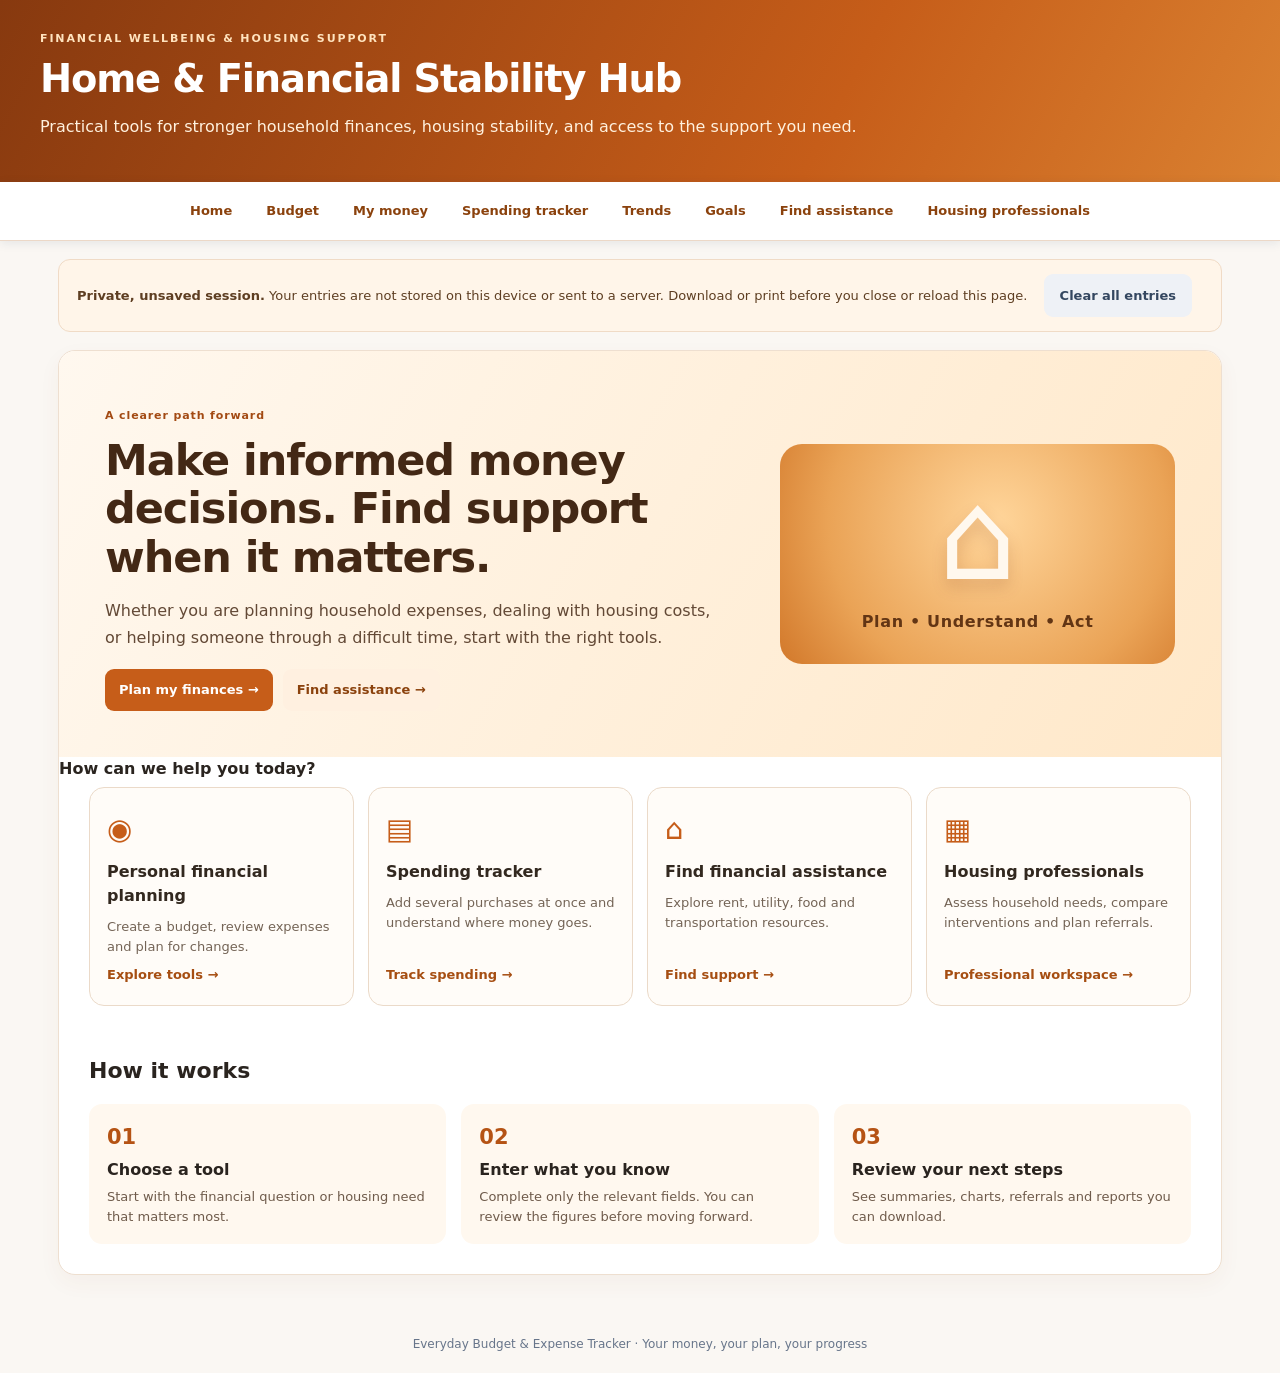
==== index.html @ 8cb4ecee "Add files via upload" ====
<!doctype html><html lang="en"><head><meta charset="utf-8"><meta name="viewport" content="width=device-width, initial-scale=1"><meta name="theme-color" content="#A94710"><title>Home & Financial Stability Hub</title><link rel="stylesheet" href="style.css"></head><body data-page="home">
<header class="hero"><div class="hero-inner"><div><p class="eyebrow">FINANCIAL WELLBEING & HOUSING SUPPORT</p><h1>Home & Financial Stability Hub</h1><p>Practical tools for stronger household finances, housing stability, and access to the support you need.</p></div></div></header>
<nav class="site-nav" aria-label="Main navigation"><a href="#home" data-panel="home">Home</a><a href="#budget" data-panel="budget">Budget</a><a href="#money" data-panel="money">My money</a><a href="#daily" data-panel="daily">Spending tracker</a><a href="#trends" data-panel="trends">Trends</a><a href="#goals" data-panel="goals">Goals</a><a href="#help" data-panel="help">Find assistance</a><a href="professional.html">Housing professionals</a></nav><main class="shell"><div class="privacy-notice"><strong>Private, unsaved session.</strong> Your entries are not stored on this device or sent to a server. Download or print before you close or reload this page. <button class="subtle" id="clearEverything" type="button">Clear all entries</button></div>
<section class="panel welcome-panel" id="overview">
<div class="welcome-feature"><div><p class="kicker">A clearer path forward</p><h2>Make informed money decisions. Find support when it matters.</h2><p>Whether you are planning household expenses, dealing with housing costs, or helping someone through a difficult time, start with the right tools.</p><div class="actions"><a class="page-cta" href="budget.html">Plan my finances →</a><a class="page-cta secondary" href="help.html">Find assistance →</a></div></div><div class="welcome-art" aria-hidden="true"><div class="art-circle">⌂</div><div class="art-label">Plan • Understand • Act</div></div></div>
<h3 class="start-heading">How can we help you today?</h3><div class="entry-tiles"><a href="budget.html" class="entry-tile"><span class="tile-icon">◉</span><strong>Personal financial planning</strong><span>Create a budget, review expenses and plan for changes.</span><b>Explore tools →</b></a><a href="daily.html" class="entry-tile"><span class="tile-icon">▤</span><strong>Spending tracker</strong><span>Add several purchases at once and understand where money goes.</span><b>Track spending →</b></a><a href="help.html" class="entry-tile"><span class="tile-icon">⌂</span><strong>Find financial assistance</strong><span>Explore rent, utility, food and transportation resources.</span><b>Find support →</b></a><a href="professional.html" class="entry-tile"><span class="tile-icon">▦</span><strong>Housing professionals</strong><span>Assess household needs, compare interventions and plan referrals.</span><b>Professional workspace →</b></a></div>
<div class="how-it-works"><h3>How it works</h3><div class="how-steps"><div><span>01</span><strong>Choose a tool</strong><p>Start with the financial question or housing need that matters most.</p></div><div><span>02</span><strong>Enter what you know</strong><p>Complete only the relevant fields. You can review the figures before moving forward.</p></div><div><span>03</span><strong>Review your next steps</strong><p>See summaries, charts, referrals and reports you can download.</p></div></div></div>
<div hidden aria-hidden="true"><span id="welcomeNote"></span><span id="dashBalance"></span><span id="dashSpent"></span><span id="dashDaily"></span><span id="dashSavings"></span></div>
</section>
<section class="panel" id="calculator"><div class="section-top"><div><span class="kicker">01 · START HERE</span><h2>Your budget calculator</h2><p class="muted">Start with whatever you know. Every field is optional; you can save a partial budget and add details later. All amounts are in US dollars.</p></div></div>
<form id="budgetForm"><div class="top-fields"><label>Monthly take-home income ($)<input id="income" type="number" min="0" step="0.01" placeholder="Optional — e.g., 3500"></label><label>Gross monthly household income, before taxes ($)<input id="grossIncome" type="number" min="0" step="0.01" placeholder="Optional — needed only for housing-cost assessment"></label><label>Current emergency savings ($)<input id="savings" type="number" min="0" step="0.01" placeholder="Optional — e.g., 1500"></label><label>Budget month<input id="budgetMonth" type="month"></label></div>
<div class="section-heading"><h3>Your monthly expenses</h3><p>Fill only the expenses that apply to you. Blank expense rows are ignored.</p></div>
<div id="expenseRows" class="expense-rows"></div><button type="button" class="outline" id="addExpense">+ Add another expense</button>
<div class="totals-strip"><div><small>Total monthly expenses</small><strong id="inputExpenses">$0.00</strong></div><div><small>Estimated money left</small><strong id="inputBalance">$0.00</strong></div></div>
<div class="actions"><button class="primary" type="submit">Calculate my budget</button><button class="subtle" type="button" id="clearForm">Clear inputs</button></div></form></section>
<section class="panel" id="result"><div class="section-top"><div><span class="kicker">02 · YOUR RESULTS</span><h2>Your budget at a glance</h2></div><div class="actions compact"><button type="button" class="outline" id="printResult">Print / save PDF</button><button type="button" class="outline" id="downloadResult">Download results (CSV)</button></div></div>
<div id="housingAssessment" class="assessment" aria-live="polite"><h3>Your housing-cost assessment</h3><p>Enter gross household income and housing expenses to assess housing-cost burden.</p></div><p id="emptyResult" class="empty">Enter your budget above and select “Calculate my budget” to see the breakdown.</p>
<div id="resultContent" hidden><div class="stat-grid"><div class="stat"><span>Income</span><strong id="statIncome"></strong></div><div class="stat"><span>Expenses</span><strong id="statExpenses"></strong></div><div class="stat"><span>Monthly balance</span><strong id="statBalance"></strong></div><div class="stat"><span>Savings coverage</span><strong id="statCoverage"></strong></div></div><p class="insight" id="budgetInsight"></p><div class="advice-grid"><div class="advice"><h3>How you are doing</h3><p id="decisionText"></p></div><div class="advice"><h3>Spending changes</h3><p id="trendText"></p></div></div><div class="pie-layout"><div class="pie-box"><h3>Your monthly budget breakdown</h3><canvas id="budgetPie" width="320" height="320" aria-label="Pie chart showing monthly expenses and remaining balance" role="img"></canvas></div><div class="legend" id="pieLegend"></div></div>
<details class="disclosure"><summary>View the full summary of what you entered</summary><div class="disclosure-body" id="submittedSummary"></div></details>
</div></section>
<section class="panel" id="daily"><div class="section-top"><div><span class="kicker">03 · EVERYDAY SPENDING</span><h2>Spending tracker</h2><p class="muted">Add one or several purchases as they happen, including expenses not in your monthly plan. Daily entries are separate from the monthly budget so costs aren't counted twice.</p></div></div>
<div class="quick-row"><span class="muted">Quick entry:</span> <button type="button" class="outline quick" data-quick="Groceries">Groceries</button> <button type="button" class="outline quick" data-quick="Bus fare">Bus / train</button> <button type="button" class="outline quick" data-quick="Restaurants">Dining</button> <button type="button" class="outline quick" data-quick="Medical bills">Medical</button> <button type="button" class="outline quick" data-quick="Other expense">Other</button></div><form id="dailyForm" class="daily-fields"><label>Date<input type="date" id="dailyDate" required></label><label>Expense category<select id="dailyCategory" required></select></label><label>Amount ($)<input type="number" id="dailyAmount" min="0.01" step="0.01" placeholder="0.00" required></label><button type="button" class="outline" id="addDailyRow">+ Add another expense</button><div id="dailyExtraRows" class="daily-extra-rows"></div><button class="primary" type="submit">Add expenses to this session</button></form>
<details class="disclosure"><summary>Set up a recurring expense or upcoming bill</summary><form id="recurringForm" class="top-fields padded"><label>Bill name<input id="recName" maxlength="80" placeholder="e.g., Monthly transit pass" required></label><label>Category<select id="recCategory" required></select></label><label>Amount ($)<input type="number" id="recAmount" min="0.01" step=".01" required></label><label>Day due (1–28)<input type="number" id="recDay" min="1" max="28" required></label><button class="primary" type="submit">Save recurring bill</button></form><div id="recurringList" class="padded"></div><p class="muted padded">Reminders appear when you open this website; this version cannot send phone notifications or pay bills.</p></details><div id="upcomingBills" class="insight"></div><div class="daily-stats"><div><small>Spent today</small><strong id="todayTotal">$0.00</strong></div><div><small>Spent this month</small><strong id="monthDailyTotal">$0.00</strong></div><div><small>Daily transactions this month</small><strong id="dailyCount">0</strong></div></div>
<div class="table-wrap"><table><thead><tr><th>Date</th><th>Category</th><th class="number">Amount</th><th></th></tr></thead><tbody id="dailyTable"></tbody></table></div><div class="actions"><button class="outline" id="exportDaily" type="button">Download daily expenses (CSV)</button></div></section>
<section class="panel" id="history"><div class="section-top"><div><span class="kicker">04 · SEE YOUR PROGRESS</span><h2>Your spending and budget trends</h2><p class="muted">Each time you calculate, a monthly budget snapshot is kept only until the page is closed. Log expenses regularly to build a daily spending trend.</p></div><button class="outline" id="exportAll" type="button">Save My Financial History (for future upload)</button></div>
<div class="report-downloads"><button type="button" class="primary" id="downloadFinancialPDF">View / Save Financial Report (PDF)</button><p class="muted">Opens a formatted report in a new tab. Choose Print → Save as PDF. Keep your history backup if you want to import records on a future visit.</p></div><div class="history-workspace"><h3>My Financial History &amp; Progress</h3><p class="muted">Import older reports or enter a past month. Compare months while this page is open; nothing is automatically stored.</p><div class="history-switch"><button type="button" class="outline" id="histUploadTab">Upload previous reports</button><button type="button" class="outline" id="histManualTab">Enter past financial information</button></div><div id="histUploadPanel" class="hist-pane"><label>Select CSV or JSON reports generated by this website<input id="histFiles" type="file" accept=".csv,.json,text/csv,application/json" multiple></label><p class="muted">Supports monthly budget CSV, daily spending CSV and combined JSON backups. PDF files are for reading, not importing. If a month already exists, you choose whether to replace it.</p><p id="histImportStatus" role="status" class="muted"></p></div><div id="histManualPanel" class="hist-pane" hidden><form id="pastForm"><div class="top-fields"><label>Month<select id="pastMonth"></select></label><label>Year<select id="pastYear"></select></label><label>Take-home income ($)<input id="pastIncome" type="number" min="0" step="0.01" placeholder="Optional"></label><label>Gross household income ($)<input id="pastGross" type="number" min="0" step="0.01" placeholder="Optional"></label><label>Emergency savings ($)<input id="pastSavings" type="number" min="0" step="0.01" placeholder="Optional"></label><label>Rent arrears ($)<input id="pastArrears" type="number" min="0" step="0.01" placeholder="Optional"></label><label>Outstanding utility bills ($)<input id="pastUtilityDebt" type="number" min="0" step="0.01" placeholder="Optional"></label></div><h3>Expenses for the selected month</h3><div id="pastRows" class="expense-rows"></div><div class="actions"><button type="button" id="pastAdd" class="outline">+ Add another expense</button><button type="submit" class="primary" id="pastSave">Add month to comparison</button><button type="button" id="pastCancel" class="subtle">Cancel editing</button></div></form></div><div class="hist-results"><h3>Compare previous months</h3><div class="top-fields"><label>From month<select id="histFrom"></select></label><label>To month<select id="histTo"></select></label></div><div id="histSummary" class="insight"></div><div class="table-wrap"><table><thead><tr><th>Month</th><th>Income</th><th>Expenses</th><th>Housing costs</th><th>Savings</th><th>Balance</th><th>Actions</th></tr></thead><tbody id="histCompareRows"></tbody></table></div><div class="actions"><button type="button" id="histExportJSON" class="outline">Save Combined History for Reuse</button><button type="button" id="histExportCSV" class="outline">Download comparison (CSV)</button><button type="button" id="histClear" class="subtle">Clear history</button></div></div></div><div class="trend-grid"><div class="trend-card"><h3>Monthly budget history</h3><div class="scroll-chart"><svg id="monthlyTrend" viewBox="0 0 600 240" role="img" aria-label="Monthly income, expenses, and balance trend"></svg></div><div class="keys"><span class="key income-key">Income</span><span class="key expenses-key">Expenses</span><span class="key balance-key">Balance</span></div></div><div class="trend-card"><h3>Daily spending · latest 14 days</h3><div class="scroll-chart"><svg id="dailyTrend" viewBox="0 0 600 240" role="img" aria-label="Daily spending trend"></svg></div></div></div>
<details class="disclosure"><summary>View calculated monthly budgets</summary><div class="table-wrap"><table><thead><tr><th>Saved</th><th>Budget month</th><th>Income</th><th>Expenses</th><th>Balance</th><th></th></tr></thead><tbody id="historyTable"></tbody></table></div></details>
<div class="restore"><label>Import a previous exported report (optional)<input type="file" id="importFile" accept="application/json,.json"></label><p class="muted">Restoring merges records with your existing data. Use backup files created by this website.</p></div></section>
<section class="panel" id="goals"><div class="section-top"><div><span class="kicker">05 · BUILD A BETTER FINANCIAL FUTURE</span><h2>Savings goals & what-if planning</h2><p class="muted">Save toward something important and test possible changes without affecting your saved budget.</p></div></div><div class="trend-grid"><div class="trend-card"><h3>Your savings goal</h3><form id="goalForm" class="goal-form"><label>What are you saving for?<input id="goalName" maxlength="70" placeholder="Emergency fund" required></label><label>Target amount ($)<input id="goalTarget" type="number" min="1" step=".01" required></label><label>Already saved ($)<input id="goalSaved" type="number" min="0" step=".01" required></label><button class="primary" type="submit">Save goal</button></form><div id="goalDisplay" class="goal-display"></div></div><div class="trend-card"><h3>What if my finances change?</h3><p class="muted">Explore a hypothetical month using your latest saved budget.</p><label>Monthly rent/housing expense change ($)<input id="scenarioRent" type="number" step="1" value="0"></label><label>Monthly income change (%)<input id="scenarioIncome" type="number" step="1" value="0"></label><label>Other monthly spending change ($)<input id="scenarioOther" type="number" step="1" value="0"></label><div id="scenarioResult" class="insight">Save a budget first to use the what-if calculator.</div><button class="subtle" id="resetScenario" type="button">Reset scenario</button></div></div></section>
<section class="panel" id="assistance"><div class="section-top"><div><span class="kicker">06 · SUPPORT IN YOUR AREA</span><h2>Find help with rent, energy and basic needs</h2><p class="muted">Choose a state and optionally enter a ZIP code to search for local agencies using provider directories. Availability, funding, enrollment periods and eligibility vary by locality and change over time.</p></div></div><div class="top-fields"><label>Your state<select id="helpState"></select></label><label>What assistance do you need?<select id="helpType"><option value="all">All assistance</option><option value="rent">Rent or housing</option><option value="energy">Energy or utilities</option><option value="food">Food / basic needs</option><option value="transport">Transportation</option></select></label><label>ZIP code (optional)<input id="helpLocal" inputmode="numeric" pattern="[0-9]{5}" maxlength="5" placeholder="e.g., 01002"></label></div><div class="assistance-tools"><label>Search resources by name or need<input id="helpSearch" type="search" placeholder="e.g., heating, rental, transit, SNAP" autocomplete="off"></label><label><input type="checkbox" id="helpReviewed" checked> Only show official sources reviewed on October 22, 2026</label></div><div class="local-finder" id="localFinder"><div class="section-heading"><h3>Find nearby agencies by ZIP code</h3><p>Enter a five-digit ZIP to open an area-specific search on trusted provider directories. You can browse state resources without a ZIP.</p></div><p id="localStatus" class="muted" role="status">Enter your ZIP code above to see local search options.</p><div id="localResults" class="help-grid"></div><div class="actions"><button type="button" id="copyHelpList" class="outline">Copy my resource list</button><button type="button" id="printHelpList" class="outline">Print assistance resources</button></div><p class="muted">Nearby organizations and open enrollment are shown on the linked provider's live directory, not fetched into this website. Never assume a program is open without checking its provider. Your ZIP is kept on this device and is only included in a provider search link when you choose to open it.</p></div><p id="helpCount" class="muted" role="status"></p><div id="helpResults" class="help-grid" aria-live="polite"></div><p class="muted">Directory last curated October 22, 2026. No funding or application status is checked automatically. “Official source reviewed” means the linked information was checked, NOT that applications are open. These links point to information and local referral services—not guaranteed open applications. The website does not verify eligibility, current funding, or whether a specific program is accepting applications. If facing eviction or utility shutoff, contact 211 or a qualified local provider promptly.</p></section>
<section class="panel" id="professional"><span class="kicker">HOUSING STABILITY PROFESSIONAL WORKSPACE</span><h2>Household financial assessment</h2><div class="actions"><a class="outline portal-link" href="#assistance">Find all assistance programs →</a></div><p class="muted">Use anonymous amounts only. No names, addresses, SSNs, or client IDs. This workspace is separate from the individual budget, does not save any entry and clears when the page reloads.</p><div class="actions"><button id="clearCase" class="outline" type="button">Clear this assessment</button><button id="downloadCase" class="outline" type="button">Download Case Data (CSV)</button><button id="printCase" class="outline" type="button">Print Assessment</button><button id="downloadProfessionalPDF" class="primary" type="button">View / Save Case Report (PDF)</button></div><form id="caseForm"><div class="top-fields"><label>Gross household monthly income ($)<input id="caseGross" type="number" min="0" step=".01" placeholder="Optional"></label><label>Take-home monthly income ($)<input id="caseNet" type="number" min="0" step=".01" placeholder="Optional"></label><label>Monthly rent or mortgage ($)<input id="caseRent" type="number" min="0" step=".01" placeholder="Optional"></label><label>Monthly utilities ($)<input id="caseUtilities" type="number" min="0" step=".01" placeholder="Optional"></label><label>Transportation ($)<input id="caseTransport" type="number" min="0" step=".01" placeholder="Public transit, rides, fuel"></label><label>Food and groceries ($)<input id="caseFood" type="number" min="0" step=".01"></label><label>Medical and insurance ($)<input id="caseMedical" type="number" min="0" step=".01"></label><label>Childcare and dependent care ($)<input id="caseCare" type="number" min="0" step=".01"></label><label>Debt payments ($)<input id="caseDebt" type="number" min="0" step=".01"></label><label>Other monthly costs ($)<input id="caseOther" type="number" min="0" step=".01"></label><label>Outstanding rent arrears ($)<input id="caseArrears" type="number" min="0" step=".01"></label><label>Past-due utilities ($)<input id="caseUtilityDebt" type="number" min="0" step=".01"></label></div><div class="section-heading"><h3>Additional monthly expenses</h3><p>Add any expenses not listed above, such as car insurance, credit card payments, transit passes, or prescriptions.</p></div><div id="caseExtraRows"></div><button id="caseAddExpense" type="button" class="outline">+ Add another expense</button>
<div class="section-heading"><h3>Housing difficulty and possible causes</h3><p>Ask the household what they think is contributing to their situation. These are self-reported circumstances, not a diagnosis or proof of eligibility.</p></div><div class="top-fields"><label>Main assistance need<select id="caseIssue"><option value="">Not specified</option><option value="rent">Cannot pay rent / facing eviction</option><option value="energy">High utility bill / shutoff risk</option><option value="food">Food insecurity</option><option value="transport">Transportation barriers</option><option value="medical">Medical bills / healthcare costs</option><option value="childcare">Childcare costs</option><option value="debt">Debt and other financial strain</option><option value="all">Several needs / not sure</option></select></label><label>Possible contributing factor<select id="caseCause"><option value="">Not reported</option><option value="unemployment">Unemployment / job loss</option><option value="hours">Reduced hours or income</option><option value="medical">Medical emergency / health expenses</option><option value="disability">Disability-related costs or barriers</option><option value="rent">Rent increase</option><option value="energy">Energy price increase</option><option value="family">Family change / caregiving</option><option value="transport">Transportation barrier</option><option value="debt">Debt payments</option><option value="other">Other / unknown</option></select></label><label>Urgency<select id="caseUrgency"><option value="">Not specified</option><option value="eviction">Eviction notice / court date</option><option value="shutoff">Utility shutoff notice</option><option value="soon">Payment due soon</option><option value="routine">Planning / prevention</option></select></label><label>State<select id="caseState"></select></label><label>ZIP code (optional)<input id="caseZip" inputmode="numeric" pattern="[0-9]{5}" maxlength="5" placeholder="For local agency lookup"></label><label>Household size (optional)<input id="caseSize" type="number" min="1" max="25" step="1" placeholder="For eligibility discussion"></label></div>
<div class="section-heading"><h3>Household needs checklist</h3><p>Select all reported needs. A household can have more than one difficulty.</p></div><div class="need-grid" id="caseNeedBoxes"><label><input type="checkbox" value="rent"> Rent arrears / eviction risk</label><label><input type="checkbox" value="energy"> Heating / utility debt</label><label><input type="checkbox" value="food"> Food insecurity</label><label><input type="checkbox" value="transport"> Public transportation / car costs</label><label><input type="checkbox" value="medical"> Medical care / prescription costs</label><label><input type="checkbox" value="childcare"> Childcare / caregiving</label><label><input type="checkbox" value="unemployment"> Unemployment / income loss</label><label><input type="checkbox" value="legal"> Legal / eviction hearing help</label><label><input type="checkbox" value="disability"> Disability-related access needs</label><label><input type="checkbox" value="debt"> Debt / credit counseling</label></div><div class="section-heading"><h3>Eligibility screening (optional)</h3><p>Screen for possible referrals without collecting names or personal identifiers. Only administering agencies can decide eligibility.</p></div><div class="top-fields"><label>Housing situation<select id="caseTenure"><option value="">Not provided</option><option value="rent">Renter</option><option value="own">Homeowner</option><option value="unhoused">No stable housing</option><option value="other">Other / unknown</option></select></label><label>Current employment<select id="caseEmployment"><option value="">Not provided</option><option value="unemployed">Unemployed</option><option value="parttime">Part-time</option><option value="fulltime">Full-time</option><option value="other">Other / unknown</option></select></label><label>Currently receiving assistance?<select id="caseExisting"><option value="">Not reported</option><option value="yes">Yes</option><option value="no">No</option><option value="unsure">Not sure</option></select></label><label>Housing assistance already requested?<select id="caseApplied"><option value="">Not reported</option><option value="yes">Yes</option><option value="no">No</option><option value="unsure">Not sure</option></select></label></div><div class="actions"><button type="submit" class="primary">Generate assessment and support plan</button></div></form><div id="caseResults" hidden><div class="stat-grid"><div class="stat"><span>Monthly costs entered</span><strong id="caseTotal"></strong></div><div class="stat"><span>Monthly remaining</span><strong id="caseBalance"></strong></div><div class="stat"><span>Housing burden</span><strong id="caseBurden"></strong></div><div class="stat"><span>Total arrears</span><strong id="casePastDue"></strong></div></div><div class="pro-guidance"><h3>Guided housing stability intake</h3><p class="muted">Complete only what the household knows. Ask about imminent deadlines before discussing finances; no client names or identifying details should be entered.</p><div class="top-fields"><label>Next court date or eviction deadline (if any)<input id="proDeadline" type="date"></label><label>Is the amount owed disputed?<select id="proDispute"><option value="unknown">Not discussed</option><option value="yes">Yes — household disputes some or all charges</option><option value="no">No reported dispute</option></select></label><label>Consent to discuss information and share referrals?<select id="proConsent"><option value="unknown">Not recorded</option><option value="yes">Discussed with household</option><option value="no">Not yet discussed</option></select></label></div></div><h3>Expense breakdown</h3><canvas id="caseChart" width="640" height="250" role="img" aria-label="Monthly expense breakdown bar chart" style="width:100%;max-width:760px"></canvas><h3>Household assessment</h3><p id="caseAssessment" class="insight"></p><details class="disclosure" open><summary>Full entered summary</summary><div id="caseSummary" class="disclosure-body"></div></details><h3>Potential next steps</h3><div id="caseActions" class="advice"></div><h3>Urgency and immediate response</h3><div id="caseUrgentPanel" class="urgency-panel" aria-live="polite"></div><h3>Eligibility questions to verify</h3><div id="caseEligibility" class="advice"></div><h3>Intervention scenario calculator</h3><p class="muted">Try hypothetical one-time grants, ongoing monthly support or a payment arrangement. This does not promise any assistance or change the original assessment.</p><div class="top-fields"><label>One-time rental support ($)<input id="caseGrantRent" type="number" min="0" step=".01" placeholder="0"></label><label>One-time utility support ($)<input id="caseGrantEnergy" type="number" min="0" step=".01" placeholder="0"></label><label>Ongoing monthly support ($)<input id="caseMonthlySupport" type="number" min="0" step=".01" placeholder="0"></label><label>Monthly payment toward remaining arrears ($)<input id="casePayment" type="number" min="0" step=".01" placeholder="0"></label></div><div id="caseScenario" class="insight" aria-live="polite"></div><section class="pro-mediation" aria-labelledby="mediation-title"><h3 id="mediation-title">Landlord–tenant mediation preparation</h3><p class="muted">Compare proposed repayment terms with available income. This is a planning aid only; do not treat a hypothetical agreement as legal advice or a recommended settlement.</p><div class="top-fields"><label>Amount claimed by landlord ($)<input id="medClaim" type="number" min="0" step="0.01" placeholder="Optional"></label><label>Amount household believes is owed ($)<input id="medTenant" type="number" min="0" step="0.01" placeholder="Optional"></label><label>Proposed one-time assistance ($)<input id="medGrant" type="number" min="0" step="0.01" placeholder="0"></label><label>Proposed monthly arrears payment ($)<input id="medPayment" type="number" min="0" step="0.01" placeholder="0"></label><label>Proposed monthly rent adjustment ($)<input id="medRentChange" type="number" step="0.01" placeholder="0"></label></div><div id="medResults" class="insight" aria-live="polite">Generate an assessment to compare repayment scenarios.</div><p class="muted">A disputed balance cannot be resolved by this tool. Ask the household and landlord to verify accounting, payments, fees, and any court dates; involve qualified legal support where appropriate.</p></section><h3>Document preparation checklist</h3><div class="plan-grid" id="proDocumentChecklist"><label><input type="checkbox"> Income documentation reviewed, if available</label><label><input type="checkbox"> Lease or rental agreement reviewed</label><label><input type="checkbox"> Rent ledger / arrears details reviewed</label><label><input type="checkbox"> Utility statements or shutoff notices reviewed</label><label><input type="checkbox"> Eviction or court paperwork reviewed, if applicable</label><label><input type="checkbox"> Application requirements confirmed directly with provider</label></div><h3>Housing stability action plan</h3><p class="muted">Check actions as they are discussed. These marks are not saved and will disappear when the page is refreshed.</p><div id="casePlan" class="plan-grid"></div><h3>Case manager follow-up checklist</h3><div id="caseChecklist" class="plan-grid"></div><h3>Find assistance matched to the situation</h3><p class="muted">These are potential referrals based on the reported circumstances, not verified eligibility or live application availability. The case manager must confirm income rules, local service area, funding and application dates directly.</p><div id="caseMatchSummary" class="insight"></div><div id="caseMatches" class="help-grid"></div><div class="actions"><a class="outline portal-link" href="#assistance" id="caseFindAll">Browse all assistance programs →</a><button type="button" class="outline" id="proExportChecklist">Download preparation checklist (CSV)</button></div><p class="muted">These are planning indicators, not eligibility decisions, legal guidance, or eviction forecasts. Verify local assistance with the agency. Do not use this tool to make automated benefit decisions.</p></div></section><section class="panel info"><h2>About these calculations & your privacy</h2><p>Housing-cost burden uses housing costs divided by gross income before taxes, while the monthly budget uses take-home income. The 30% and 50% thresholds are descriptive benchmarks, not proof that someone can or cannot afford housing. The monthly balance is shown only if take-home income is supplied; missing amounts are not silently treated as zero. Savings coverage equals current emergency savings divided by your entered monthly expenses. These are budgeting estimates, not an eviction prediction, credit score, or financial advice. Daily spending records are displayed separately from the monthly plan; they do not automatically change a calculated monthly budget. Recurring bills are reminders, not automatic transactions. Assistance links are referral sources and may not represent currently open programs.</p><p>Financial entries stay in page memory only while this tab is open. They are not stored on the device or uploaded to a server. Refreshing or leaving the page removes them. Download or print a report before leaving. Printing may include sensitive financial details.</p></section>
</main><footer>Everyday Budget & Expense Tracker · Your money, your plan, your progress</footer><script src="script.js" defer></script><script src="history-enhanced.js" defer></script><script src="pdf-report.js" defer></script><script src="professional-enhancements.js" defer></script><script src="professional-wizard.js" defer></script></body></html>
---- style.css ----
:root{font-family:Inter,system-ui,-apple-system,Segoe UI,Arial,sans-serif;color:#14243c;background:#f2f5fa;font-synthesis:none}*{box-sizing:border-box}body{margin:0;line-height:1.5}.hero{background:linear-gradient(118deg,#173760,#275891);color:white;padding:28px 22px 38px}.hero-inner{max-width:1200px;margin:auto;display:flex;align-items:center;justify-content:space-between;gap:25px}.hero h1{font-size:clamp(26px,3vw,39px);margin:2px 0 8px;letter-spacing:-.035em}.hero p{margin:0;color:#e2edff}.eyebrow{font-size:11px;letter-spacing:.17em;font-weight:800!important}.privacy-pill{white-space:nowrap;border:1px solid #91aad0;padding:9px 13px;border-radius:50px;font-size:12px}.shell{max-width:1200px;margin:-16px auto 45px;padding:0 18px;position:relative}.panel{background:white;border:1px solid #dce4ee;box-shadow:0 5px 22px #1837600c;border-radius:17px;padding:26px;margin-bottom:18px}.section-top{display:flex;justify-content:space-between;align-items:flex-start;flex-wrap:wrap;gap:14px;margin-bottom:20px}.kicker{font-size:11px;font-weight:800;letter-spacing:.08em;color:#2862b6}.panel h2{font-size:23px;letter-spacing:-.025em;margin:5px 0}.panel h3{margin:0 0 6px;font-size:16px}.muted,.section-heading p{color:#617188;font-size:13px;margin:5px 0}.top-fields,.daily-fields{display:grid;grid-template-columns:repeat(3,minmax(0,1fr));gap:14px}label{font-size:13px;font-weight:700;display:block}input,select{background:white;border:1px solid #cbd6e4;border-radius:9px;display:block;width:100%;min-width:0;padding:12px;color:#1c304d;font:inherit;font-weight:500;margin-top:6px}input:focus,select:focus{outline:3px solid #9cbdff;outline-offset:1px}.section-heading{margin:26px 0 12px}.expense-rows{display:grid;gap:9px}.expense-row{display:grid;grid-template-columns:minmax(170px,1.5fr) minmax(130px,1.3fr) minmax(100px,.8fr) 38px;gap:10px;align-items:end;padding:11px;background:#f6f8fc;border:1px solid #e5eaf2;border-radius:10px}.expense-row label{min-width:0}.expense-row input,.expense-row select{margin-top:4px}.actions{display:flex;flex-wrap:wrap;gap:10px;margin-top:18px}.actions.compact{margin:0}button{cursor:pointer;border-radius:9px;font:inherit;font-weight:750;font-size:13px;padding:11px 15px;border:1px solid transparent}button:focus-visible{outline:3px solid #8caff8}.primary{background:#2969ed;color:white}.primary:hover{background:#1b55cf}.outline{background:white;color:#245ca7;border-color:#a7bcda}.outline:hover,.subtle:hover{background:#eef4ff}.subtle{background:#eef1f6;color:#344760}.remove{background:#fff0f0;color:#b32c2c;padding:10px;border:1px solid #f0cbcb}.totals-strip,.daily-stats{margin-top:20px;background:#ebf2ff;padding:16px;border-radius:12px;display:flex;gap:35px;flex-wrap:wrap}.totals-strip div,.daily-stats div{display:flex;flex-direction:column}.totals-strip small,.daily-stats small{color:#5e6e88}.totals-strip strong,.daily-stats strong{font-size:24px}.stat-grid{display:grid;grid-template-columns:repeat(4,1fr);gap:12px}.stat{border:1px solid #dfe5ef;border-radius:12px;padding:16px;background:#f9fbfe}.stat span{font-size:12px;color:#60718b;display:block}.stat strong{font-size:25px;display:block;margin-top:4px}.negative{color:#c02d3b!important}.positive{color:#167f67!important}.insight{background:#eff5ff;padding:13px 15px;border-radius:10px;color:#315174;font-size:14px}.pie-layout{display:grid;grid-template-columns:minmax(250px,390px) 1fr;gap:24px;align-items:center;margin:18px 0}.pie-box{text-align:center}.pie-box canvas{width:min(100%,310px);height:auto;display:block;margin:15px auto}.legend{display:grid;grid-template-columns:repeat(2,minmax(0,1fr));gap:9px 20px;align-content:center}.legend-item{display:flex;justify-content:space-between;gap:8px;font-size:13px;border-bottom:1px solid #e6ebf1;padding:7px 0}.legend-item span:first-child{display:flex;gap:9px;align-items:center}.dot{width:11px;height:11px;border-radius:3px;flex:none}.disclosure{border:1px solid #d9e2ec;border-radius:10px;margin-top:16px;overflow:hidden}summary{cursor:pointer;font-weight:750;background:#f6f8fc;padding:14px 17px}.disclosure-body{padding:15px}.summary-line{display:flex;justify-content:space-between;border-bottom:1px solid #ecf0f5;padding:7px 0;gap:12px;font-size:13px}.daily-fields{grid-template-columns:1fr 1.4fr .8fr 1.4fr auto;align-items:end}.daily-fields button{min-height:45px}.table-wrap{overflow-x:auto;margin-top:18px}table{width:100%;border-collapse:collapse;font-size:13px;min-width:580px}th{text-align:left;color:#52647e;background:#f4f7fc;padding:11px}td{border-bottom:1px solid #e9edf4;padding:11px}td.number{text-align:right}td button{padding:6px 9px;font-size:12px}.trend-grid{display:grid;grid-template-columns:1fr 1fr;gap:14px}.trend-card{border:1px solid #e0e7f0;border-radius:12px;padding:15px}.scroll-chart svg{width:100%;height:auto;min-height:200px}.keys{display:flex;gap:16px;flex-wrap:wrap;font-size:12px}.key:before{content:' ';display:inline-block;width:10px;height:10px;border-radius:50%;margin-right:6px}.income-key:before{background:#2466dd}.expenses-key:before{background:#ec9051}.balance-key:before{background:#1aa78a}.restore{padding-top:18px;margin-top:14px;border-top:1px solid #e5eaf0}.restore input{max-width:360px}.empty{color:#62748b;padding:25px;background:#f8fafd;border:1px dashed #becde0;border-radius:12px}.info{color:#53637b;font-size:13px}.info h2{color:#14243c;font-size:18px}footer{text-align:center;padding:20px;color:#67758a;font-size:12px}@media(max-width:840px){.daily-fields{grid-template-columns:repeat(2,minmax(0,1fr))}.stat-grid{grid-template-columns:repeat(2,1fr)}.trend-grid{grid-template-columns:1fr}.pie-layout{grid-template-columns:1fr}.legend{max-width:650px;margin:auto}}@media(max-width:540px){.hero-inner{display:block}.privacy-pill{display:inline-block;margin-top:15px}.panel{padding:17px}.top-fields,.daily-fields{grid-template-columns:1fr}.expense-row{grid-template-columns:1fr 1fr}.expense-row label:first-child{grid-column:1/-1}.stat strong{font-size:21px}.stat-grid{gap:6px}.legend{grid-template-columns:1fr}}@media print{body{background:white}.hero,.actions,#calculator,#daily,#history,.info,footer,.disclosure,.privacy-pill{display:none!important}.shell{margin:0;padding:0}.panel{border:0;box-shadow:none}.panel#result{display:block!important}#resultContent{display:block!important}.pie-layout{break-inside:avoid}button{display:none}}

.site-nav{display:flex;gap:10px;flex-wrap:wrap;justify-content:center;background:#fff;border-bottom:1px solid #dce4ee;padding:12px}.site-nav a{color:#225b9d;text-decoration:none;font-size:13px;font-weight:750;padding:7px 12px;border-radius:20px}.site-nav a:hover{background:#ebf2ff}.dashboard{background:linear-gradient(130deg,#fff,#f1f7ff)}.tag{background:#e6f2ed;color:#12674d;border-radius:30px;padding:7px 12px;font-size:12px;font-weight:700}.assessment{padding:17px;border:1px solid #c9d8ea;background:#f3f8ff;border-radius:12px;margin-bottom:16px}.assessment h3{margin:0 0 5px}.assessment p{margin:0;color:#35465a}.advice-grid{display:grid;grid-template-columns:1fr 1fr;gap:14px}.advice{border:1px solid #e0e7f0;border-radius:12px;padding:14px}.advice p{font-size:14px;color:#40516b}.padded{padding:15px}.goal-form{display:grid;gap:12px}.goal-display{margin-top:16px}.progress{height:14px;background:#e2e9f3;border-radius:30px;overflow:hidden;margin:10px 0}.progress>div{height:100%;background:#258765;border-radius:30px}.help-grid{display:grid;grid-template-columns:repeat(2,1fr);gap:12px;margin-top:20px}.resource{border:1px solid #dae5f1;background:#f8fbff;padding:16px;border-radius:12px}.resource h3{margin:0 0 5px}.resource p{font-size:13px;color:#596b82}.resource a{font-weight:750;color:#205bb1}.bill{display:flex;align-items:center;justify-content:space-between;gap:12px;padding:11px;border-bottom:1px solid #e5edf5}.bill button{padding:5px 8px}small{font-size:12px}.stat small{display:block;color:#748299;margin-top:4px}.goal-display p{font-size:13px}@media(max-width:700px){.advice-grid,.help-grid{grid-template-columns:1fr}.site-nav{justify-content:flex-start}.tag{display:none}}@media print{.site-nav,#overview,#goals,#assistance{display:none!important}.assessment{display:block}}
.quick-row{display:flex;align-items:center;gap:8px;flex-wrap:wrap;margin-bottom:16px}.quick-row button{padding:7px 11px;border-radius:25px}

/* Curated program directory */
.assistance-tools{display:grid;grid-template-columns:2fr 1fr;gap:14px;align-items:end;margin:16px 0}.assistance-tools label:has([type=checkbox]){display:flex;align-items:center;gap:8px;padding-bottom:10px;font-size:12px}.assistance-tools input[type=checkbox]{width:auto;margin:0}.resource-meta{display:flex;flex-wrap:wrap;gap:6px;margin-bottom:8px}.resource-meta span{background:#e8eff8;color:#24476c;border-radius:12px;font-size:11px;font-weight:700;padding:3px 7px}.resource p{line-height:1.5}.resource strong{color:#263f60}@media(max-width:720px){.assistance-tools{grid-template-columns:1fr}}

.local-finder{margin:1.2rem 0;padding:1rem;border:1px solid #d5e2f0;border-radius:14px;background:#f8fbff}.local-finder .resource{background:white}.local-finder .actions{margin-top:1rem}.local-finder p{line-height:1.55}@media print{.site-nav,.actions,.local-finder button,.quick-row,form{display:none!important}.local-finder{break-inside:avoid}}

/* Full-page navigation: each tab has its own URL and its own main content. */
body[data-page] main.shell > section{display:none}
body[data-page="home"] #overview,body[data-page="budget"] #calculator,body[data-page="money"] #result,body[data-page="daily"] #daily,body[data-page="trends"] #history,body[data-page="goals"] #goals,body[data-page="help"] #assistance{display:block}
body[data-page="home"] #overview{display:block}
.site-nav a.active{background:#245eaa;color:white}.site-nav{position:sticky;top:0;z-index:5;box-shadow:0 2px 10px #18376018}
.shell{margin:20px auto 45px}.expense-row{grid-template-columns:minmax(200px,2fr) minmax(120px,1fr) 38px}.daily-fields{grid-template-columns:1fr 1.4fr .8fr auto}
@media(max-width:600px){.expense-row{grid-template-columns:1fr 1fr}.expense-row label:first-child{grid-column:auto}.daily-fields{grid-template-columns:1fr}.site-nav{position:static;gap:4px}}
@media print{body[data-page="money"] #result,body[data-page="help"] #assistance{display:block!important}}

.page-cta{display:inline-block;background:#2969ed;color:white!important;border-radius:9px;text-decoration:none;padding:11px 14px;font-weight:750;font-size:13px}.page-cta.secondary{background:#edf4ff;color:#22559e!important}

#dailyForm{grid-template-columns:1fr 1.4fr 1fr;align-items:end}#addDailyRow,#dailyExtraRows,#dailyForm>button[type=submit]{grid-column:1/-1;justify-self:start}.daily-extra-rows{display:grid;gap:9px;width:100%}.daily-extra-row{display:grid;grid-template-columns:minmax(180px,2fr) minmax(130px,1fr) 45px;align-items:end;gap:12px;padding:12px;border-radius:10px;background:#f5f8fc}.daily-extra-row .remove{height:45px}@media(max-width:640px){#dailyForm{grid-template-columns:1fr}.daily-extra-row{grid-template-columns:1fr 1fr}.daily-extra-row .remove{grid-column:1/-1;justify-self:end}}

.privacy-notice{padding:14px 18px;border:1px solid #bfcee2;border-radius:12px;background:#f3f8ff;margin-bottom:18px;font-size:13px}.privacy-notice button{margin-left:12px}.site-nav a.active{background:#205ba6;color:#fff}.site-nav{position:sticky;top:0;z-index:8}.shell{margin:18px auto 40px}#professional .top-fields{grid-template-columns:repeat(3,minmax(0,1fr))}#caseChart{background:#f9fbfe;border-radius:12px;margin:10px 0}#professional .advice{margin-top:10px}@media(max-width:720px){#professional .top-fields{grid-template-columns:1fr}.site-nav{position:static}}@media print{body.printing-case .hero,body.printing-case nav,body.printing-case .privacy-notice,body.printing-case footer,body.printing-case .panel:not(#professional),body.printing-case #professional form,body.printing-case #professional .actions{display:none!important}body.printing-case #professional{display:block!important}body.printing-case #caseResults{display:block!important}}

.case-extra-row{display:grid;grid-template-columns:1.5fr 1fr auto;gap:10px;align-items:end;padding:10px;background:#f7faff;border:1px solid #e2eaf5;border-radius:10px;margin:8px 0}.portal-link{display:inline-block;text-decoration:none;font-size:13px;font-weight:700;border:1px solid #a7bcda;padding:11px 15px;border-radius:9px;color:#205bb1}@media(max-width:600px){.case-extra-row{grid-template-columns:1fr}}

/* Calm, consistent public-service palette: navy for structure, teal for positive action. */
:root{--navy:#173a59;--teal:#147c73} .hero{background:linear-gradient(120deg,#15344f,#20667a)}.primary,.entry-actions .main-entry{background:#147c73;color:#fff}.primary:hover{background:#11675f}.site-nav a.active{background:#176f72}.kicker{color:#166c78}.outline{color:#176476;border-color:#90b9bd}.outline:hover{background:#eef8f7}button:focus-visible,a:focus-visible{outline:3px solid #f7b958;outline-offset:2px}#caseChart{max-width:100%;height:auto}

.need-grid,.plan-grid{display:grid;grid-template-columns:repeat(2,minmax(0,1fr));gap:10px;margin:15px 0}.need-grid label,.plan-item{display:flex;align-items:flex-start;gap:10px;border:1px solid #d6e3ef;background:#f6fafe;border-radius:10px;padding:12px;font-size:13px;line-height:1.5}.need-grid input,.plan-item input{width:auto;min-width:17px;height:17px;margin:2px 0;flex:none}.urgency-panel{border-radius:11px;padding:17px;background:#eaf5f3;border-left:4px solid #178678;margin:12px 0}.urgency-panel.urgent{background:#fff0df;border-left-color:#bb6519;font-weight:650}.plan-item:has(input:checked){background:#e8f6ef}@media(max-width:700px){.need-grid,.plan-grid{grid-template-columns:1fr}}@media print{#casePlan .plan-item input,#caseChecklist .plan-item input{display:inline-block!important}}

/* ORANGE DESIGN SYSTEM — warm, professional, and legible */
:root{--orange:#C65D19;--burnt:#A94710;--amber:#E99A48;--ink:#2A241F;--muted:#6D625B;--cream:#FFF9F3;--line:#EEDFD0;background:#FAF7F3;color:var(--ink)}
body{background:#FAF7F3;color:var(--ink)}
.hero{background:linear-gradient(117deg,#87390F,#C65D19 65%,#DA8131);padding:31px 22px 43px}
.hero h1{letter-spacing:-.03em}.hero p{color:#FFF1DE}.hero .eyebrow{color:#FFE3BE}
.panel,.entry-card{border-color:var(--line);box-shadow:0 8px 22px #7A4A230c}
.site-nav{border-color:#ECD8C7}.site-nav a{color:#8B420D}.site-nav a.active{background:#A94710!important;color:#FFF}.site-nav a:hover{background:#FFF0DF}
.primary,.page-cta,.entry-actions .main-entry{background:var(--orange)!important;color:#fff!important}.primary:hover,.page-cta:hover{background:var(--burnt)!important}
.page-cta.secondary{background:#FFF0E0!important;color:#8B420D!important}
.kicker,.eyebrow{color:#A34A13}.outline{color:#984910;border-color:#DDBB99}.outline:hover{background:#FFF5E9}
input:focus,select:focus{outline:3px solid #F4BC77}button:focus-visible,a:focus-visible{outline:3px solid #F3AA49;outline-offset:2px}
.stat,.expense-row,.trend-card,.resource,.entry-feature{background:#FFFBF6;border-color:#EBDAC9}
.insight,.assessment,.local-finder,.totals-strip,.daily-stats,.privacy-notice{background:#FFF5E9;border-color:#F0DBC6;color:#5E3E22}
.progress>div{background:#BF5D19}.tag{background:#FDE9D5;color:#84410F}
.welcome-panel{padding:0!important;overflow:hidden}.welcome-feature{padding:clamp(25px,4vw,46px);display:grid;grid-template-columns:1.65fr 1fr;gap:24px;align-items:center;background:linear-gradient(120deg,#FFF8EF,#FFE8C9)}
.welcome-feature h2{font-size:clamp(27px,3.5vw,43px);line-height:1.13;max-width:690px;margin:9px 0 17px;color:#432815}
.welcome-feature p:not(.kicker){color:#634936;max-width:620px;font-size:16px;line-height:1.65}
.welcome-art{position:relative;display:flex;align-items:center;justify-content:center;flex-direction:column;min-height:220px;border-radius:22px;background:radial-gradient(circle at 55% 35%,#FFD59A,#EAA356 65%,#D2782A);overflow:hidden}
.art-circle{font-size:124px;line-height:1;color:#fff8ee;text-shadow:0 8px 15px #8b401c35}.art-label{color:#623514;font-weight:800;margin-top:12px;letter-spacing:.04em}
.start-heading,.how-it-works h3{font-size:22px;margin:26px 30px 17px}.entry-tiles{padding:0 30px 22px;display:grid;grid-template-columns:repeat(4,minmax(0,1fr));gap:14px}
.entry-tile{display:flex;flex-direction:column;gap:9px;padding:20px 17px;text-decoration:none;color:#32281F;background:#FFFCF8;border:1px solid #EBDAC9;border-radius:15px;min-height:195px;transition:transform .16s,box-shadow .16s}
.entry-tile:hover{transform:translateY(-3px);box-shadow:0 8px 18px #8B4B191c}.entry-tile strong{font-size:16px}.entry-tile span:not(.tile-icon){font-size:13px;color:#746456;line-height:1.5}.entry-tile b{margin-top:auto;color:#A64E12;font-size:13px}.tile-icon{font-size:29px;color:#C65D19}
.how-it-works{padding:0 30px 30px}.how-it-works h3{margin-left:0}.how-steps{display:grid;grid-template-columns:repeat(3,1fr);gap:15px}.how-steps>div{background:#FFF8EF;border-radius:13px;padding:18px}.how-steps span{display:block;color:#B55314;font-weight:800;font-size:21px}.how-steps strong{display:block;margin:5px 0}.how-steps p{margin:0;color:#6F5B4B;font-size:13px}
@media(max-width:850px){.entry-tiles{grid-template-columns:repeat(2,1fr)}.welcome-feature{grid-template-columns:1fr}.welcome-art{min-height:130px}.art-circle{font-size:70px}}
@media(max-width:540px){.entry-tiles,.how-steps{grid-template-columns:1fr}.entry-tiles{padding:0 16px 20px}.how-it-works{padding:0 16px 20px}.start-heading{margin-left:16px}.welcome-feature{padding:24px}.entry-tile{min-height:155px}}
@media print{.welcome-panel{display:none!important}}

.history-workspace{border:1px solid #ecd4bf;background:#fffaf5;border-radius:16px;padding:20px;margin-bottom:18px}.history-switch{display:flex;gap:10px;flex-wrap:wrap;margin:16px 0}.hist-pane{padding:14px;border:1px solid #f0dfcf;background:#fff;border-radius:12px;margin-bottom:18px}.hist-results{border-top:1px solid #f0dfcf;padding-top:12px}.history-workspace .expense-row{grid-template-columns: minmax(180px,2fr) minmax(115px,1fr) 40px}.history-workspace .top-fields{margin:12px 0 18px}.history-workspace .hist-results .top-fields{grid-template-columns:repeat(2,minmax(0,1fr))}.history-workspace button[aria-pressed=true]{background:#ac4b17;color:white;border-color:#ac4b17}@media(max-width:600px){.history-workspace{padding:12px}.history-workspace .top-fields{grid-template-columns:1fr}}

.pro-guidance,.pro-mediation{border:1px solid #e2c0a5;border-radius:14px;background:#fffaf5;padding:18px;margin:20px 0}.pro-mediation .insight{margin-top:12px}.pro-mediation label{font-weight:650}#proDocumentChecklist{padding:12px 0}#proDocumentChecklist input{width:auto;display:inline-block;margin-right:8px}#proDocumentChecklist label{display:block;margin:8px 0}@media print{.pro-mediation,.pro-guidance,#proDocumentChecklist{break-inside:avoid}}
.wizard-header{border:1px solid #f0d0ba;background:#fff7ee;border-radius:14px;padding:18px;margin:18px 0}.wizard-steps{display:flex;flex-wrap:wrap;gap:7px}.wizard-steps button{font-size:12px;padding:9px;border:1px solid #dcb99d;background:white;color:#753508}.wizard-steps button[aria-current=step]{background:#a94710;color:white}.wizard-panel{padding:15px 0}.wizard-panel[hidden]{display:none!important}.wizard-controls{display:flex;justify-content:space-between;gap:15px;margin:20px 0}.wizard-review{background:#fff8f0;border:1px solid #ebd0b5;border-radius:12px;padding:18px;margin-top:20px}.wizard-review textarea{width:100%;border:1px solid #c5b5aa;border-radius:8px;padding:12px;font:inherit}.wizard-controls button:disabled{opacity:.4;cursor:not-allowed}@media print{.wizard-header,.wizard-controls{display:none!important}.wizard-panel[hidden]{display:none!important}.wizard-panel[data-wizard-step="4"]{display:block!important}}
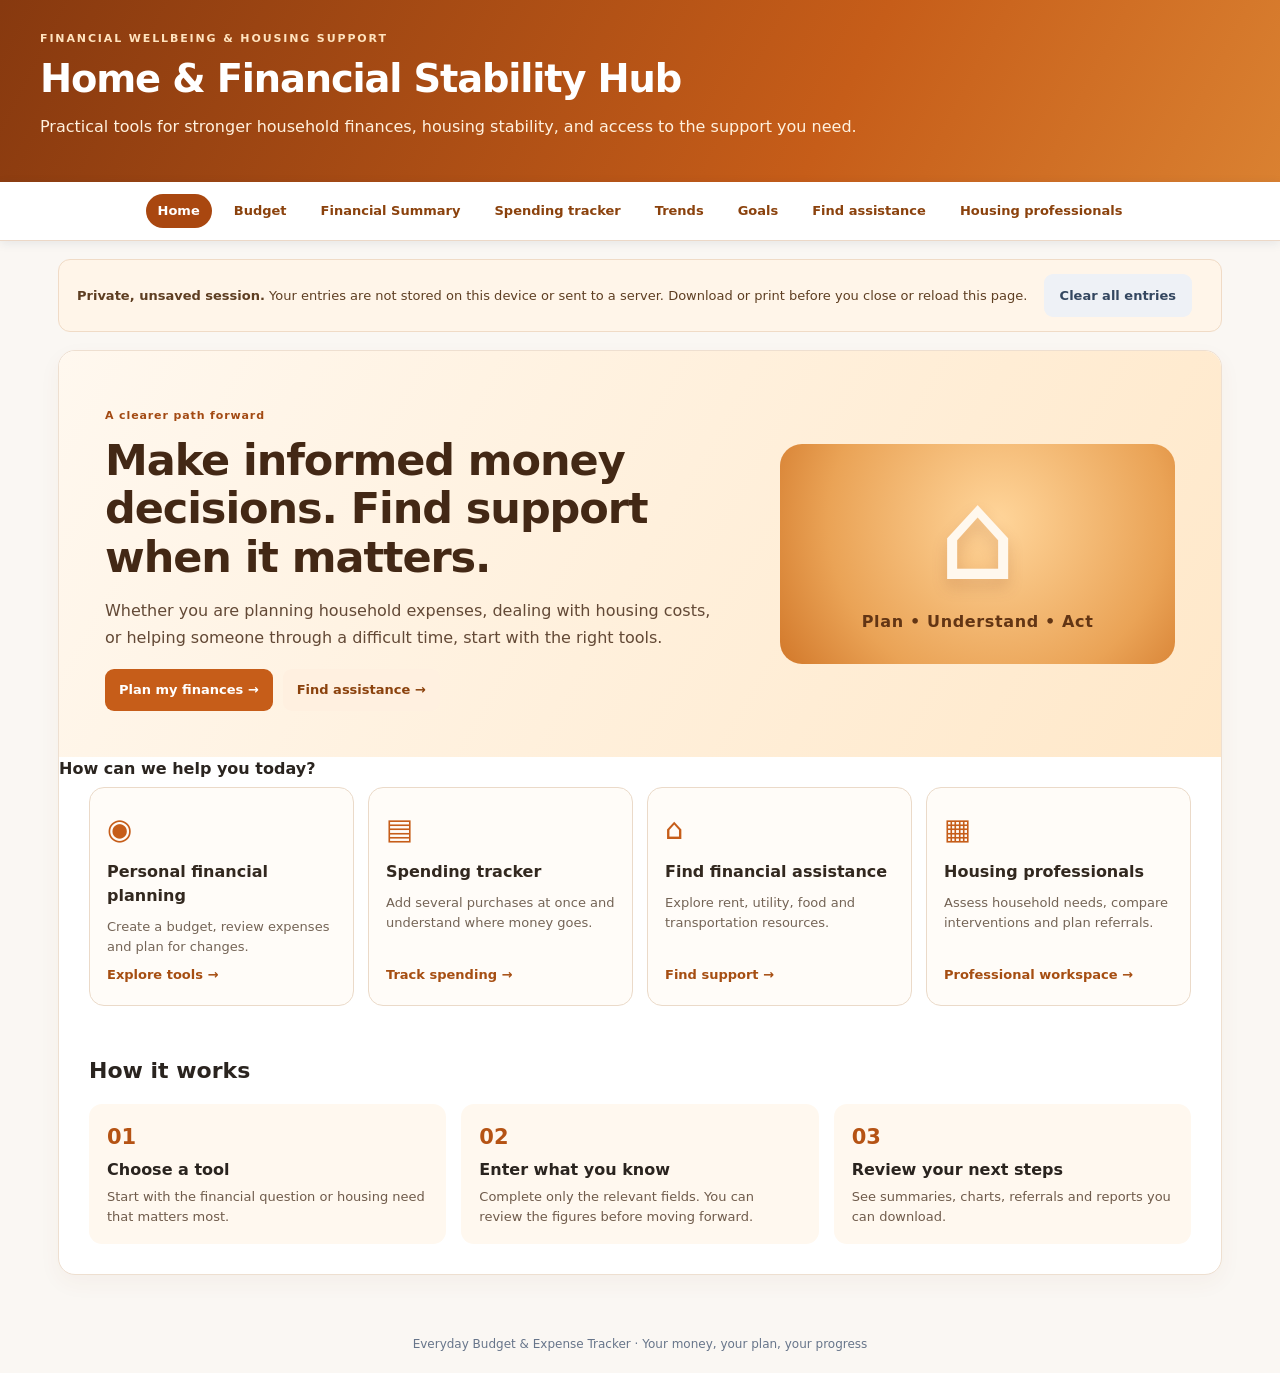
==== commit 273a7e22: "Update index.html" ====
--- a/index.html
+++ b/index.html
@@ -1,6 +1,6 @@
 <!doctype html><html lang="en"><head><meta charset="utf-8"><meta name="viewport" content="width=device-width, initial-scale=1"><meta name="theme-color" content="#A94710"><title>Home & Financial Stability Hub</title><link rel="stylesheet" href="style.css"></head><body data-page="home">
 <header class="hero"><div class="hero-inner"><div><p class="eyebrow">FINANCIAL WELLBEING & HOUSING SUPPORT</p><h1>Home & Financial Stability Hub</h1><p>Practical tools for stronger household finances, housing stability, and access to the support you need.</p></div></div></header>
-<nav class="site-nav" aria-label="Main navigation"><a href="#home" data-panel="home">Home</a><a href="#budget" data-panel="budget">Budget</a><a href="#money" data-panel="money">My money</a><a href="#daily" data-panel="daily">Spending tracker</a><a href="#trends" data-panel="trends">Trends</a><a href="#goals" data-panel="goals">Goals</a><a href="#help" data-panel="help">Find assistance</a><a href="professional.html">Housing professionals</a></nav><main class="shell"><div class="privacy-notice"><strong>Private, unsaved session.</strong> Your entries are not stored on this device or sent to a server. Download or print before you close or reload this page. <button class="subtle" id="clearEverything" type="button">Clear all entries</button></div>
+<nav class="site-nav" aria-label="Main navigation"><a href="#home" data-panel="home">Home</a><a href="#budget" data-panel="budget">Budget</a><a href="#money" data-panel="money">Financial Summary</a><a href="#daily" data-panel="daily">Spending tracker</a><a href="#trends" data-panel="trends">Trends</a><a href="#goals" data-panel="goals">Goals</a><a href="#help" data-panel="help">Find assistance</a><a href="professional.html">Housing professionals</a></nav><main class="shell"><div class="privacy-notice"><strong>Private, unsaved session.</strong> Your entries are not stored on this device or sent to a server. Download or print before you close or reload this page. <button class="subtle" id="clearEverything" type="button">Clear all entries</button></div>
 <section class="panel welcome-panel" id="overview">
 <div class="welcome-feature"><div><p class="kicker">A clearer path forward</p><h2>Make informed money decisions. Find support when it matters.</h2><p>Whether you are planning household expenses, dealing with housing costs, or helping someone through a difficult time, start with the right tools.</p><div class="actions"><a class="page-cta" href="budget.html">Plan my finances →</a><a class="page-cta secondary" href="help.html">Find assistance →</a></div></div><div class="welcome-art" aria-hidden="true"><div class="art-circle">⌂</div><div class="art-label">Plan • Understand • Act</div></div></div>
 <h3 class="start-heading">How can we help you today?</h3><div class="entry-tiles"><a href="budget.html" class="entry-tile"><span class="tile-icon">◉</span><strong>Personal financial planning</strong><span>Create a budget, review expenses and plan for changes.</span><b>Explore tools →</b></a><a href="daily.html" class="entry-tile"><span class="tile-icon">▤</span><strong>Spending tracker</strong><span>Add several purchases at once and understand where money goes.</span><b>Track spending →</b></a><a href="help.html" class="entry-tile"><span class="tile-icon">⌂</span><strong>Find financial assistance</strong><span>Explore rent, utility, food and transportation resources.</span><b>Find support →</b></a><a href="professional.html" class="entry-tile"><span class="tile-icon">▦</span><strong>Housing professionals</strong><span>Assess household needs, compare interventions and plan referrals.</span><b>Professional workspace →</b></a></div>
@@ -13,7 +13,7 @@
 <div id="expenseRows" class="expense-rows"></div><button type="button" class="outline" id="addExpense">+ Add another expense</button>
 <div class="totals-strip"><div><small>Total monthly expenses</small><strong id="inputExpenses">$0.00</strong></div><div><small>Estimated money left</small><strong id="inputBalance">$0.00</strong></div></div>
 <div class="actions"><button class="primary" type="submit">Calculate my budget</button><button class="subtle" type="button" id="clearForm">Clear inputs</button></div></form></section>
-<section class="panel" id="result"><div class="section-top"><div><span class="kicker">02 · YOUR RESULTS</span><h2>Your budget at a glance</h2></div><div class="actions compact"><button type="button" class="outline" id="printResult">Print / save PDF</button><button type="button" class="outline" id="downloadResult">Download results (CSV)</button></div></div>
+<section class="panel" id="result"><div class="section-top"><div><span class="kicker">02 · YOUR RESULTS</span><h2>Your Financial Summary</h2></div><div class="actions compact"><button type="button" class="outline" id="printResult">Print / save PDF</button><button type="button" class="outline" id="downloadResult">Download results (CSV)</button></div></div>
 <div id="housingAssessment" class="assessment" aria-live="polite"><h3>Your housing-cost assessment</h3><p>Enter gross household income and housing expenses to assess housing-cost burden.</p></div><p id="emptyResult" class="empty">Enter your budget above and select “Calculate my budget” to see the breakdown.</p>
 <div id="resultContent" hidden><div class="stat-grid"><div class="stat"><span>Income</span><strong id="statIncome"></strong></div><div class="stat"><span>Expenses</span><strong id="statExpenses"></strong></div><div class="stat"><span>Monthly balance</span><strong id="statBalance"></strong></div><div class="stat"><span>Savings coverage</span><strong id="statCoverage"></strong></div></div><p class="insight" id="budgetInsight"></p><div class="advice-grid"><div class="advice"><h3>How you are doing</h3><p id="decisionText"></p></div><div class="advice"><h3>Spending changes</h3><p id="trendText"></p></div></div><div class="pie-layout"><div class="pie-box"><h3>Your monthly budget breakdown</h3><canvas id="budgetPie" width="320" height="320" aria-label="Pie chart showing monthly expenses and remaining balance" role="img"></canvas></div><div class="legend" id="pieLegend"></div></div>
 <details class="disclosure"><summary>View the full summary of what you entered</summary><div class="disclosure-body" id="submittedSummary"></div></details>
